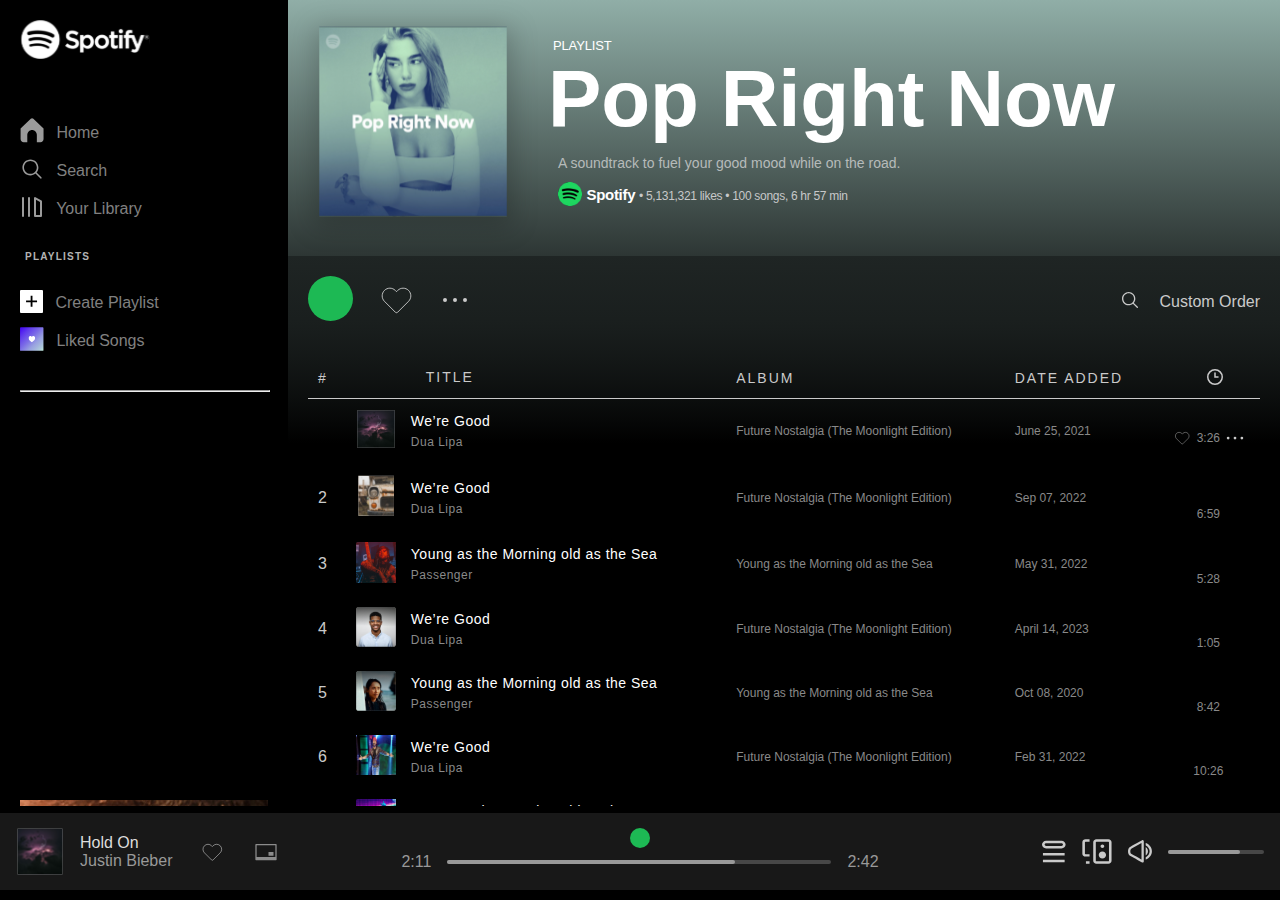
==== playlist.html @ 98df25ef "spotify ver1" ====
<!DOCTYPE html>
<html lang="en">
  <head>
    <meta charset="UTF-8" />
    <meta name="viewport" content="width=device-width, initial-scale=1.0" />
    <title>Play List</title>
    <link rel="stylesheet" href="style-2.css" />
    <link
      rel="stylesheet"
      href="https://cdnjs.cloudflare.com/ajax/libs/font-awesome/6.4.0/css/all.min.css"
      integrity="sha512-iecdLmaskl7CVkqkXNQ/ZH/XLlvWZOJyj7Yy7tcenmpD1ypASozpmT/E0iPtmFIB46ZmdtAc9eNBvH0H/ZpiBw=="
      crossorigin="anonymous"
      referrerpolicy="no-referrer"
    />
  </head>
  <body>
    <div class="container">
      <div class="left">
        <div class="logo">
          <a
            href="https://play.google.com/store/apps/details?id=com.spotify.music&hl=en_IN&gl=US"
            target="_blank"
          >
            <img src="Images/Spotify logo.svg" alt="Logo" />
          </a>
        </div>
        <div class="menu">
          <ul>
            <li>
              <a href="index.html" target="_blank">
                <img
                  src="Images/Home.svg"
                  alt=""
                  class="gray-filtered"
                  class="bg"
                />
                <span>Home</span>
              </a>
            </li>
            <li>
              <a href="#listofsongs">
                <img src="assets/Search.svg" alt="" class="gray-filtered" />
                <span>Search</span>
              </a>
            </li>
            <li>
              <a href="#">
                <img
                  src="assets/YourLibrary.svg"
                  alt=""
                  class="gray-filtered"
                />
                <span>Your Library</span>
              </a>
            </li>
            <div class="play">
              <h6>PlayLists</h6>
            </div>
            <li>
              <a href="#" class="playlist">
                <img src="Images/fi-ss-plus-small.svg" alt="" />
                <span>Create Playlist</span>
              </a>
            </li>
            <li>
              <a href="#">
                <img src="Images/love.svg" alt="" />
                <span>Liked Songs</span>
              </a>
            </li>
          </ul>
        </div>
        <hr width="100%" style="margin-top: 30px; background: #282828" />
        <div class="current-song-cover">
          <img src="Images/album art.svg" alt="" />
        </div>
      </div>
      <div class="right">
        <div class="playlist-header">
          <div class="playlist-content">
            <div class="playlist-cover">
              <img src="assets/pop-right now.svg" alt="" />
            </div>
            <div class="playlist-info">
              <div class="playlist-public common">PLAYLIST</div>
              <div class="playlist-title common">Pop Right Now</div>
              <div class="playlist-description common">
                A soundtrack to fuel your good mood while on the road.
              </div>
              <div style="height: 5px"></div>
              <div class="playlist-stats">
                <img class="ime"
                  src="assets/spotify-logo.png"
                  width="24px"
                  height="24px"
                  alt=""
                />
                <span class="name common-1"> Spotify </span>
                <span class="time common-1">• 5,131,321 likes </span>
                <span class="time common-1">• 100 songs, </span>
                <span class="time common-1">6 hr 57 min </span>
              </div>
            </div>
          </div>
        </div>
        <div class="playlist-songs-container">
          <div class="playlist-buttons">
            <div class="playlist-buttons-left">
              <div class="playlist-buttons-resume-pause">
                <i class="fa-sharp fa-solid fa-play" style="color: #ffffff"></i>
              </div>
              <div class="playlist-buttons-like normal">
                <img src="assets/heart.svg" alt="" class="spotify-color" />
              </div>
              <div class="playlist-buttons-three-dot normal">
                <img src="assets/ThreeDots.svg" alt="" />
              </div>
            </div>
            <div class="playlist-buttons-right normal">
              <div class="playlist-buttons-search normal">
                <img src="assets/Search.svg" alt="" />
              </div>
              <div class="playlist-buttons-order ">Custom Order</div>
            </div>
          </div>

          <div class="playlist-songs" id="listofsongs">
            <table >
              <tr>
                <th>#</th>
                <th class="title">Title</th>
                <th>Album</th>
                <th>Date Added</th>
                <th>
                  <img src="assets/Duration.svg" alt="" class="clock" />
                </th>
              </tr>
              <tr>
                <td>
                  <i
                    class="fa-sharp fa-solid fa-play"
                    style="color: #ffffff"
                  ></i>
                </td>
                <td class="song-title">
                  <div class="song-image">
                    <img src="Images/small-label.svg" alt="" />
                  </div>
                  <div class="song-name-album">
                    <div class="song-name">We’re Good</div>
                    <div class="song-artist">Dua Lipa</div>
                  </div>
                </td>
                <td class="song-album">
                  Future Nostalgia (The Moonlight Edition)
                </td>
                <td class="song-date-added">June 25, 2021</td>
                <td class="song-duration">
                  <img src="assets/heart.svg" alt="" class="heart1" />
                  3:26
                  <img src="assets/ThreeDots.svg" alt="" class="heart1" />
                </td>
              </tr>
              <tr>
                <td>2</td>
                <td class="song-title">
                  <div class="song-image">
                    <img src="Images/playlist.svg" alt="" />
                  </div>
                  <div class="song-name-album">
                    <div class="song-name">We’re Good</div>
                    <div class="song-artist">Dua Lipa</div>
                  </div>
                </td>
                <td class="song-album">
                  Future Nostalgia (The Moonlight Edition)
                </td>
                <td class="song-date-added">Sep 07, 2022</td>
                <td class="song-duration">6:59</td>
              </tr>
              <tr>
                <td>3</td>
                <td class="song-title">
                  <div class="song-image">
                    <img src="Images/pop-singer.svg" alt="" />
                  </div>
                  <div class="song-name-album">
                    <div class="song-name">
                      Young as the Morning old as the Sea
                    </div>
                    <div class="song-artist">Passenger</div>
                  </div>
                </td>
                <td class="song-album">Young as the Morning old as the Sea</td>
                <td class="song-date-added">May 31, 2022</td>
                <td class="song-duration">5:28</td>
              </tr>
              <tr>
                <td>4</td>
                <td class="song-title">
                  <div class="song-image">
                    <img src="Images/blackboy.svg" alt="" />
                  </div>
                  <div class="song-name-album">
                    <div class="song-name">We’re Good</div>
                    <div class="song-artist">Dua Lipa</div>
                  </div>
                </td>
                <td class="song-album">
                  Future Nostalgia (The Moonlight Edition)
                </td>
                <td class="song-date-added">April 14, 2023</td>
                <td class="song-duration">1:05</td>
              </tr>
              <tr>
                <td>5</td>
                <td class="song-title">
                  <div class="song-image">
                    <img src="Images/womem-pop.svg" alt="" />
                  </div>
                  <div class="song-name-album">
                    <div class="song-name">
                      Young as the Morning old as the Sea
                    </div>
                    <div class="song-artist">Passenger</div>
                  </div>
                </td>
                <td class="song-album">Young as the Morning old as the Sea</td>
                <td class="song-date-added">Oct 08, 2020</td>
                <td class="song-duration">8:42</td>
              </tr>
              <tr>
                <td>6</td>
                <td class="song-title">
                  <div class="song-image">
                    <img src="Images/dsp.jpg" alt="" />
                  </div>
                  <div class="song-name-album">
                    <div class="song-name">We’re Good</div>
                    <div class="song-artist">Dua Lipa</div>
                  </div>
                </td>
                <td class="song-album">
                  Future Nostalgia (The Moonlight Edition)
                </td>
                <td class="song-date-added">Feb 31, 2022</td>
                <td class="song-duration">10:26</td>
              </tr>
              <tr>
                <td>7</td>
                <td class="song-title">
                  <div class="song-image">
                    <img src="Images/Mask Man.svg" alt="" />
                  </div>
                  <div class="song-name-album">
                    <div class="song-name">
                      Young as the Morning old as the Sea
                    </div>
                    <div class="song-artist">Passenger</div>
                  </div>
                </td>
                <td class="song-album">Young as the Morning old as the Sea</td>
                <td class="song-date-added">Aug 12, 2021</td>
                <td class="song-duration">3:45</td>
              </tr>
              <tr>
                <td>8</td>
                <td class="song-title">
                  <div class="song-image">
                    <img src="Images/Anime.svg" alt="" />
                  </div>
                  <div class="song-name-album">
                    <div class="song-name">We’re Good</div>
                    <div class="song-artist">Dua Lipa</div>
                  </div>
                </td>
                <td class="song-album">
                  Future Nostalgia (The Moonlight Edition)
                </td>
                <td class="song-date-added">Nov 29, 2020</td>
                <td class="song-duration">5:05</td>
              </tr>
              <tr>
                <td>9</td>
                <td class="song-title">
                  <div class="song-image">
                    <img src="Images/pop-singer.svg" alt="" />
                  </div>
                  <div class="song-name-album">
                    <div class="song-name">
                      Young as the Morning old as the Sea
                    </div>
                    <div class="song-artist">Passenger</div>
                  </div>
                </td>
                <td class="song-album">Young as the Morning old as the Sea</td>
                <td class="song-date-added">March 31, 2020</td>
                <td class="song-duration">4:20</td>
              </tr>
              <tr>
                <td>10</td>
                <td class="song-title">
                  <div class="song-image">
                    <img src="Images/f-1-img.svg" alt="" />
                  </div>
                  <div class="song-name-album">
                    <div class="song-name">We’re Good</div>
                    <div class="song-artist">Dua Lipa</div>
                  </div>
                </td>
                <td class="song-album">
                  Future Nostalgia (The Moonlight Edition)
                </td>
                <td class="song-date-added">Sep 07, 2022</td>
                <td class="song-duration">6:59</td>
              </tr>
              <tr>
                <td>11</td>
                <td class="song-title">
                  <div class="song-image">
                    <img src="Images/pop-singer.svg" alt="" />
                  </div>
                  <div class="song-name-album">
                    <div class="song-name">
                      Young as the Morning old as the Sea
                    </div>
                    <div class="song-artist">Passenger</div>
                  </div>
                </td>
                <td class="song-album">Young as the Morning old as the Sea</td>
                <td class="song-date-added">May 31, 2022</td>
                <td class="song-duration">5:28</td>
              </tr>
              <tr>
                <td>12</td>
                <td class="song-title">
                  <div class="song-image">
                    <img src="Images/blackboy.svg" alt="" />
                  </div>
                  <div class="song-name-album">
                    <div class="song-name">We’re Good</div>
                    <div class="song-artist">Dua Lipa</div>
                  </div>
                </td>
                <td class="song-album">
                  Future Nostalgia (The Moonlight Edition)
                </td>
                <td class="song-date-added">April 14, 2023</td>
                <td class="song-duration">1:05</td>
              </tr>
              <tr>
                <td>13</td>
                <td class="song-title">
                  <div class="song-image">
                    <img src="Images/womem-pop.svg" alt="" />
                  </div>
                  <div class="song-name-album">
                    <div class="song-name">
                      Young as the Morning old as the Sea
                    </div>
                    <div class="song-artist">Passenger</div>
                  </div>
                </td>
                <td class="song-album">Young as the Morning old as the Sea</td>
                <td class="song-date-added">Oct 08, 2020</td>
                <td class="song-duration">8:42</td>
              </tr>
              <tr>
                <td>14</td>
                <td class="song-title">
                  <div class="song-image">
                    <img src="Images/dsp.jpg" alt="" />
                  </div>
                  <div class="song-name-album">
                    <div class="song-name">We’re Good</div>
                    <div class="song-artist">Dua Lipa</div>
                  </div>
                </td>
                <td class="song-album">
                  Future Nostalgia (The Moonlight Edition)
                </td>
                <td class="song-date-added">Feb 31, 2022</td>
                <td class="song-duration">10:26</td>
              </tr>
              <tr>
                <td>15</td>
                <td class="song-title">
                  <div class="song-image">
                    <img src="Images/Mask Man.svg" alt="" />
                  </div>
                  <div class="song-name-album">
                    <div class="song-name">
                      Young as the Morning old as the Sea
                    </div>
                    <div class="song-artist">Passenger</div>
                  </div>
                </td>
                <td class="song-album">Young as the Morning old as the Sea</td>
                <td class="song-date-added">Aug 12, 2021</td>
                <td class="song-duration">3:45</td>
              </tr>
              <tr>
                <td>16</td>
                <td class="song-title">
                  <div class="song-image">
                    <img src="Images/Anime.svg" alt="" />
                  </div>
                  <div class="song-name-album">
                    <div class="song-name">We’re Good</div>
                    <div class="song-artist">Dua Lipa</div>
                  </div>
                </td>
                <td class="song-album">
                  Future Nostalgia (The Moonlight Edition)
                </td>
                <td class="song-date-added">Nov 29, 2020</td>
                <td class="song-duration">5:05</td>
              </tr>
              <tr>
                <td>17</td>
                <td class="song-title">
                  <div class="song-image">
                    <img src="Images/pop-singer.svg" alt="" />
                  </div>
                  <div class="song-name-album">
                    <div class="song-name">
                      Young as the Morning old as the Sea
                    </div>
                    <div class="song-artist">Passenger</div>
                  </div>
                </td>
                <td class="song-album">Young as the Morning old as the Sea</td>
                <td class="song-date-added">March 31, 2020</td>
                <td class="song-duration">4:20</td>
              </tr>
            </table>
          </div>
        </div>
      </div>
    </div>

    <div class="music-player">
      <div class="song-bar">
        <div class="song-infos">
          <div class="image-container">
            <img src="Images/small-label.svg" alt="" />
          </div>
          <div class="song-description">
            <p class="title">Hold On</p>
            <p class="artist">Justin Bieber</p>
          </div>
        </div>
        <div class="icons">
          <img src="assets/heart.svg" alt="" />
        </div>
        <div class="icons">
          <img src="Images/pip.svg" class="pip" />
        </div>
      </div>
      <div class="progress-controller">
        <div class="control-buttons">
          <i class="fas fa-random"></i>
          <i class="fas fa-step-backward"></i>
          <i class="fa-solid fa-play play-pause"></i>
          <i class="fas fa-step-forward"></i>
          <i class="fa-solid fa-repeat fa-beat"></i>
        </div>
        <div class="progress-container">
          <span>2:11</span>
          <div class="progress-bar">
            <div class="progress"></div>
          </div>
          <span>2:42</span>
        </div>
      </div>
      <div class="other-features">
        <img src="assets/Queue.svg" alt="que-icon" />
        <img src="assets/Connect to a device.svg" alt="laptop-icon" />
        <img src="assets/Volume.svg" alt="speaker icon" />
        <div class="volume-bar">
          <div class="progress-bar">
            <div class="progress"></div>
          </div>
        </div>
      </div>
    </div>
  </body>
</html>
---- style-2.css ----
@import url("https://fonts.googleapis.com/css2?family=DM+Sans:opsz@9..40&family=Roboto:wght@100&display=swap");
@import url("https://fonts.googleapis.com/css2?family=Comfortaa:wght@700&family=Flow+Circular&display=swap");

:root {
  --spotify-green: #1db954;
  --footer-height: 40px;
}
html,
body,
* {
  -webkit-app-region: drag;
  cursor: default;
}

body {
  box-sizing: border-box;
  margin: 0;
  overflow-x: hidden;
  max-height: 100vh;
  height: 100vh;
  background: #000000;
  font-family: "Gotham SSm A", "Gotham SSm B", "Helvetica Neue", Helvetica,
    Arial, sans-serif;
}
.container {
  display: flex;
  flex-direction: row;
  height: calc(94vh - var(--footer-height)) !important;
  width: 100%;
}
.left {
  flex: 1;
  background-color: black;
  position: relative;
  width: 300px;
  left: 0;
  bottom: 0;
  top: 0;
  font-size: 16px;
  font-weight: 500;
  padding: 20px;
  display: flex;
  flex-direction: column;
  overflow-y: auto;
}
.left::-webkit-scrollbar {
  display: none;
}
.left .logo {
  position: sticky;
  top: 0;
  z-index: 2;
  background-color: #000000;
  cursor: pointer;
  
}

.left .logo img{
  width: 130px;
}
.menu {
  display: flex;
  flex-direction: row;
  position: relative;
  margin-top: 50px;
}

.gray-filtered {
  filter: invert(0.5) sepia(50) saturate(0) hue-rotate(0deg);
}

.menu ul {
  width: 100%;
}

.menu ul li img {
  width: 24px;
}
.menu ul li {
  padding: 5px;
}

.menu ul li a {
  text-decoration: none;
  color: gray;
  padding: 10px 0px;
}
.menu ul * {
  cursor: pointer;
}

.menu ul li a span {
  position: relative;
  top: -5px;
  left: 8px;
}
.left .menu .playlist img {
  border-radius: 1px;
  background: #fff;
  width: 23px;
}
.left .menu ul :hover,
.left .menu ul :active,
.left .menu ul :focus {
  color: #cefcf2;
  background-color: #282828;
  border-radius: 5px;
}
.left .menu ul li .bg:hover {
  color: #f9fafa;
  background-color: #ffffff !important;
}
.menu ul {
  list-style-type: none;
  margin: 0;
  padding: 0;
  overflow: hidden;
}

.menu li {
  padding-left: 0 !important;
}
.current-song-cover img {
  width: 100%;
  margin-top: 400px;
  margin-bottom: 20px;
  left: 0;
  transition: all ease 0.4s;
}
.current-song-cover img:hover {
  box-shadow: 0 0 3px 1px rgba(240, 240, 235, 0.7);
  cursor: pointer;
  transform: scale(105%);
}
.play {
  color: #b3b3b3;
  font-size: 15px;
  font-weight: 700;
  line-height: 10px; /* 133.333% */
  letter-spacing: 1.2px;
  margin-left: 5px;
  text-transform: uppercase;
}
.right {
  width: 100%;
  overflow-y: auto;
  flex: 4;
}
.right::-webkit-scrollbar {
  display: none;
}

.playlist-header {
  background: rgb(255, 255, 255);
  background: linear-gradient(180deg, #90aea7 0%, #2d3634 100%);
}

.playlist-content {
  display: flex;
  flex-direction: row;
  align-items: flex-end;
}

.playlist-cover img {
  width: 250px;
  transition: all ease 0.4s;
  cursor: pointer;
}
.playlist-cover :hover {
  transform: scale(105%);
  box-shadow: 0 0 3px 1px rgba(78, 102, 97, 0.7);
  border-radius: 20px;
  margin: 15px;
}
.playlist-info {
  color: #ffffff;
  padding-left: 10px;
}

.playlist-public {
  color: #fff;
  font-size: 13px;
  font-weight: 500;
  letter-spacing: -0.16px;
  margin-left: 5px;
  cursor: pointer;
}
.playlist-title {
  color: #fff;
  font-size: 80px;
  font-weight: 700;
  letter-spacing: -0.16px;
  cursor: pointer;
}

.playlist-description {
  font-size: 14px;
  font-weight: 400;
  margin-top: 10px;
  color: #b6bbba;
  padding-left: 10px;
  cursor: pointer;
}

.playlist-stats img {
  position: relative;
  top: 6px;
  padding-left: 10px;
  cursor: pointer;
  transition: all 0.4 ease;
}
.playlist-stats {
  padding-bottom: 50px;
}
.common:hover {
  transform: scale(105%);
}
.common-1:hover{
  box-shadow: 0 0 3px 1px rgba(240, 240, 235, 0.7);
  margin: 10px;
}
.playlist-info .ime :hover{
  box-shadow: 0 0 3px 1px rgba(240, 240, 235, 0.7);
}
.playlist-songs-container {
  height: 1000px;
  padding: 20px;
  background: rgb(255, 255, 255);
  background: linear-gradient(180deg, #1f2524, 12%, #000000 18%, #000000 100%);
}
.playlist-stats .name {
  color: #fff;
  font-size: 15px;
  font-weight: 700;
  line-height: 146.9%; /* 22.035px */
  letter-spacing: -0.3px;
  cursor: pointer;
}
.playlist-stats .time {
  color: rgb(199, 200, 201) !important;
  font-size: 12px;
  font-weight: 100;
  letter-spacing: -0.3px;
  cursor: pointer;
}
.playlist-buttons-left,
.playlist-buttons-right {
  display: flex;
  align-items: center;
  justify-content: center;
}
.playlist-buttons-resume-pause {
  background-color: var(--spotify-green);
  width: 45px;
  height: 45px;
  border-radius: 50%;
  display: flex;
  justify-content: center;
  align-items: center;
  margin-bottom: 8px;
  cursor: pointer;
  transition: all 0.1 ease;
}
.playlist-buttons-resume-pause:hover {
  box-shadow: 0 0 2px 2.5px rgba(94, 88, 75, 0.7);
  color: #111;
  background-color: #c7ec81;
  transform: scale(110%);
}
.playlist-buttons-like {
  margin-left: 20px;
}


.playlist-buttons-three-dot {
  margin-left: 20px;
}
.playlist-buttons {
  display: flex;
  justify-content: space-between;
  align-items: center;
}

.playlist-buttons-order {
  color: #cacaca;
}

.playlist-buttons-order {
  padding-left: 20px;
  transition: all 0.1s ease;
}
 .playlist-buttons-order:hover {
  transform: scale(105%);
}
.normal :hover {
  box-shadow: 0 0 3px 1px rgba(240, 240, 235, 0.7);
  cursor: pointer;
}
.playlist-songs {
  margin-top: 30px;
}

.playlist-songs table {
  border-collapse: collapse;
  width: 100%;
}

.playlist-songs table tr td,
.playlist-songs table tr th {
  padding: 10px;
  color: #cacaca;
  transition: all 0.1 ease;
}
.playlist-songs table tr th .clock {
  margin-left: 40px;
}
.playlist-songs table tr .title{
  margin-left: 70px;
  color: #cacaca;;
}
.playlist-songs table tr :hover {
  box-shadow: 0 0 3px 1px rgba(240, 240, 235, 0.7);
  cursor: pointer;
  transform: scale(105%);
}

.playlist-songs table tr th {
  font-weight: 600;
  font-size: 14px;
  text-transform: uppercase;
  font-weight: 200;
  letter-spacing: 2px;
}

.playlist-songs table tr:first-of-type {
  border-bottom: 1px solid #cacaca;
}

.playlist-songs table th {
  text-align: left;
}

.playlist-songs table tr th:first-child {
  width: 2%;
}

.playlist-songs table tr th:nth-child(2) {
  width: 40%;
}

.song-image img {
  width: 40px;
}

.song-title {
  display: flex;
  align-items: center;
  flex-direction: row;
}

.song-name-album {
  padding-left: 15px;
  letter-spacing: 0.5px;
}

.song-name,
.footer-player-left-song-name {
  font-weight: 400;
  font-size: 14px;
  color: white;
}
.song-duration .heart1 {
  width: 22px;
}
.song-duration {
  display: flex;
  align-items: center;
  justify-content: space-evenly;
}
.song-artist,
.song-album,
.song-date-added,
.footer-player-left-song-artist,
.player-time,
.song-duration {
  font-size: 12px;
  margin-top: 6px;
  color: #898989 !important;
}
.music-player {
  --primary-color: #ddd;
  --secondary-color: #999;
  --green-color: #2d5;
  --padding: 1em;
  background-color: #181818;
  display: flex;
  justify-content: center;
  align-items: center;
  position: fixed;
  bottom: 10px; /* Position the music player at the top */
  left: 0; /* Align the music player to the left */
  width: 100%; /* Make the music player take the full width of the viewport */
  height: 4.8rem;
  color: var(--primary-color);
}
i {
  color: var(--secondary-color);
}
i:hover {
  color: var(--primary-color);
}
.song-bar {
  position: absolute;
  left: var(--padding);
  display: flex;
  flex-direction: row;
  align-items: center;
  justify-content: flex-start;
  gap: 1.5rem;
  width: 25%;
}

.song-infos {
  display: flex;
  align-items: center;
  gap: 1em;
  transition: all 0.1 ease;
}
.image-container {
  --size: 3em;
  flex-shrink: 0;
  width: var(--size);
  height: var(--size);
}
.image-container img {
  width: 100%;
  height: 100%;
  object-fit: cover;
}
.song-description p {
  margin: 0em;
}
.title,
.artist {
  display: -webkit-box;
  -webkit-box-orient: vertical;
  -webkit-line-clamp: 1;
  overflow: hidden;
}
.title:hover,
.artist:hover {
  text-decoration: underline;
  color: var(--primary-color);
  cursor: pointer;
}
.image-container:hover
{
  box-shadow: 0 0 5px 3px rgba(240, 240, 235, 0.7);
  cursor: pointer;
  transform: scale(110%);
}
.icons:hover {
  box-shadow: 0 0 5px 3px rgba(240, 240, 235, 0.7);
  cursor: pointer;
}
.artist {
  color: var(--secondary-color);
}
.icons {
  display: flex;
  gap: 1em;
}
.icons img {
  width: 30px;
}
.progress-controller {
  width: 100%;
  display: flex;
  justify-content: center;
  flex-direction: column;
  align-items: center;
  gap: 0.3em;
  color: var(--secondary-color);
  cursor: pointer;
  padding-bottom: 5px;
}
.control-buttons {
  display: flex;
  align-items: center;
  gap: 2em;
}
.control-buttons i:hover {
  box-shadow: 0 0 3px 2px rgba(172, 172, 169, 0.7);
  cursor: pointer;
}
.play-pause {
  display: flex;
  align-items: center;
  justify-content: center;
  background-color: var(--spotify-green);
  color: #fffbfb;
  border-radius: 50%;
  padding: 10px;
  position: relative;
}

.play-pause:hover {
  transform: scale(1.1);
  color: #111;
}
.progress-container {
  width: 100%;
  display: flex;
  align-items: center;
  justify-content: center;
  gap: 1em;
}
.progress-bar {
  height: 4px;
  border-radius: 10px;
  width: 30%;
  background-color: #ccc4;
}
.progress {
  position: relative;
  height: 100%;
  width: 75%;
  border-radius: 10px;
  background-color: var(--secondary-color);
  cursor: pointer;
}
.progress-bar:hover .progress {
  background-color: var(--green-color);
}
.progress-bar:hover .progress::after {
  content: "";
  position: absolute;
  --size: 1em;
  width: var(--size);
  height: var(--size);
  right: 0;
  border-radius: 50%;
  background-color: var(--primary-color);
  transform: translate(50%, calc(2px - 50%));
}
.other-features {
  position: absolute;
  right: var(--padding);
  display: flex;
  flex-direction: row;
  gap: 1em;
}
.volume-bar {
  display: flex;
  align-items: center;
  gap: 0.7em;
}
.other-features img:hover {
  box-shadow: 0 0 3px 1px rgba(240, 240, 235, 0.7);
  cursor: pointer;
}
.progress-bar:hover {
  box-shadow: 0 0 3px 3px rgba(131, 131, 128, 0.7);
  cursor: pointer;
}
.volume-bar .progress-bar {
  width: 6em;
}
.volume-bar .progress-bar:hover .progress::after {
  --size: 0.8em;
}
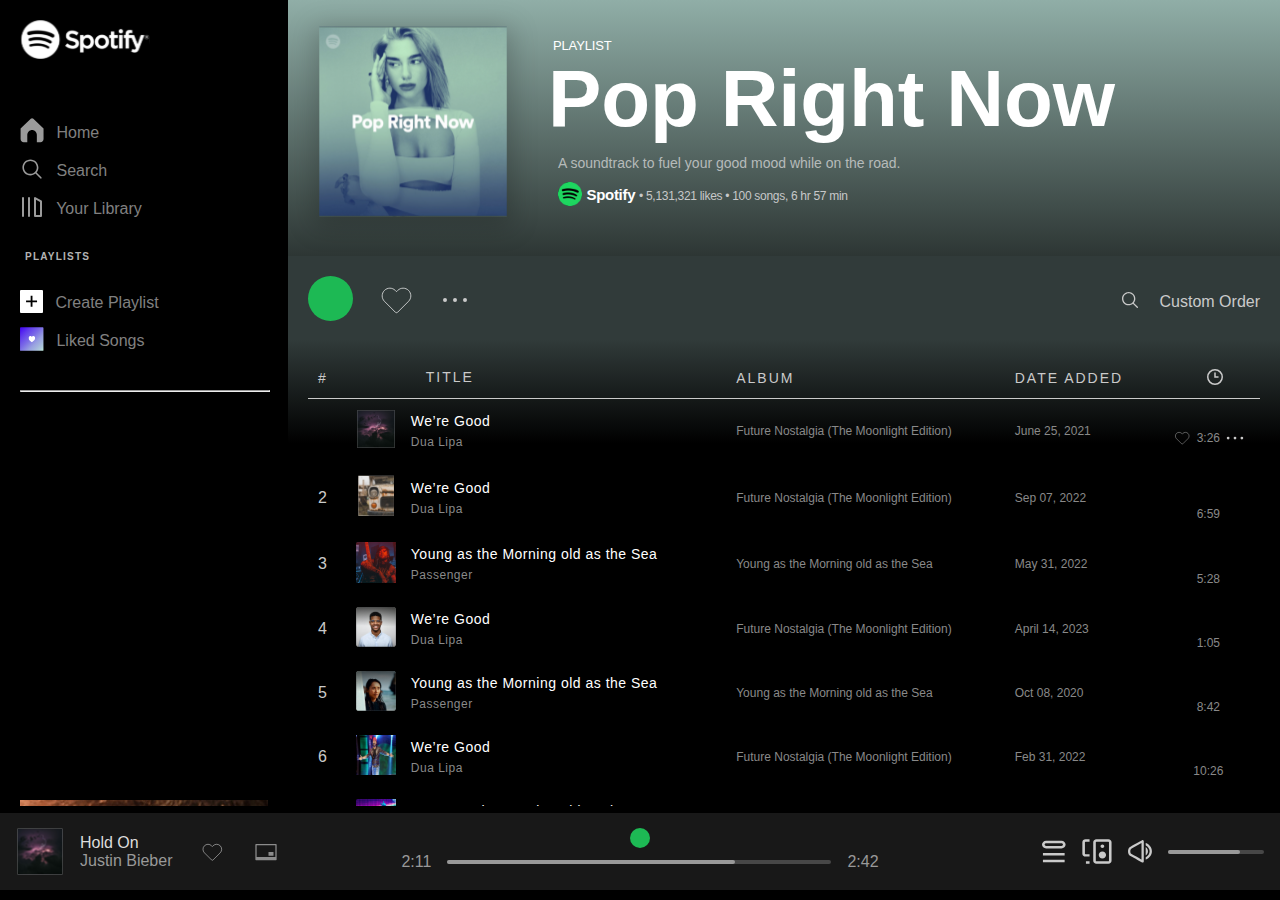
==== commit 27522a3b: "ver 2" ====
--- a/playlist.html
+++ b/playlist.html
@@ -14,8 +14,11 @@
     />
   </head>
   <body>
+    <div class="menu-btn" id="menuBtn">
+      <i class="fas fa-bars"></i>
+    </div>
     <div class="container">
-      <div class="left">
+      <div class="left" id="sidebar">
         <div class="logo">
           <a
             href="https://play.google.com/store/apps/details?id=com.spotify.music&hl=en_IN&gl=US"
@@ -63,7 +66,7 @@
               </a>
             </li>
             <li>
-              <a href="#">
+              <a href="#right-pop">
                 <img src="Images/love.svg" alt="" />
                 <span>Liked Songs</span>
               </a>
@@ -76,9 +79,10 @@
         </div>
       </div>
       <div class="right">
-        <div class="playlist-header">
+        <div class="playlist-header" id="right-pop">
           <div class="playlist-content">
             <div class="playlist-cover">
+              <!-- <a href="https://youtu.be/ic8j13piAhQ" target="_blank" title="CLICK HERE TO OPEN ALBUM" -->
               <img src="assets/pop-right now.svg" alt="" />
             </div>
             <div class="playlist-info">
@@ -89,7 +93,8 @@
               </div>
               <div style="height: 5px"></div>
               <div class="playlist-stats">
-                <img class="ime"
+                <img
+                  class="ime"
                   src="assets/spotify-logo.png"
                   width="24px"
                   height="24px"
@@ -116,16 +121,16 @@
                 <img src="assets/ThreeDots.svg" alt="" />
               </div>
             </div>
-            <div class="playlist-buttons-right normal">
+            <div class="playlist-buttons-right">
               <div class="playlist-buttons-search normal">
                 <img src="assets/Search.svg" alt="" />
               </div>
-              <div class="playlist-buttons-order ">Custom Order</div>
+              <div class="playlist-buttons-order">Custom Order</div>
             </div>
           </div>
 
           <div class="playlist-songs" id="listofsongs">
-            <table >
+            <table>
               <tr>
                 <th>#</th>
                 <th class="title">Title</th>
@@ -484,5 +489,21 @@
         </div>
       </div>
     </div>
+    <script>
+      const menuBtn = document.getElementById("menuBtn");
+const sidebar = document.getElementById("sidebar");
+
+// Toggle the sidebar when the menu button is clicked
+menuBtn.addEventListener("click", () => {
+  sidebar.classList.toggle("show");
+});
+
+// Close the sidebar when clicking outside of it on small screens
+document.addEventListener("click", (event) => {
+  if (!menuBtn.contains(event.target) && !sidebar.contains(event.target)) {
+    sidebar.classList.remove("show");
+  }
+});
+  </script>  
   </body>
 </html>--- a/style-2.css
+++ b/style-2.css
@@ -17,10 +17,19 @@
   margin: 0;
   overflow-x: hidden;
   max-height: 100vh;
-  height: 100vh;
+  /* height: 100vh; */
   background: #000000;
   font-family: "Gotham SSm A", "Gotham SSm B", "Helvetica Neue", Helvetica,
     Arial, sans-serif;
+}
+.menu-btn {
+  display: none; /* Hide the menu button by default */
+  position: absolute;
+  top: 20px;
+  left: 15px;
+  font-size: 24px;
+  color: #fff;
+  cursor: pointer;
 }
 .container {
   display: flex;
@@ -52,10 +61,9 @@
   z-index: 2;
   background-color: #000000;
   cursor: pointer;
-  
-}
-
-.left .logo img{
+}
+
+.left .logo img {
   width: 130px;
 }
 .menu {
@@ -215,18 +223,18 @@
 .common:hover {
   transform: scale(105%);
 }
-.common-1:hover{
+.common-1:hover {
   box-shadow: 0 0 3px 1px rgba(240, 240, 235, 0.7);
   margin: 10px;
 }
-.playlist-info .ime :hover{
+.playlist-info .ime :hover {
   box-shadow: 0 0 3px 1px rgba(240, 240, 235, 0.7);
 }
 .playlist-songs-container {
   height: 1000px;
   padding: 20px;
   background: rgb(255, 255, 255);
-  background: linear-gradient(180deg, #1f2524, 12%, #000000 18%, #000000 100%);
+  background: linear-gradient(180deg, #313b3a 8%, #000000 18%, #000000 100%);
 }
 .playlist-stats .name {
   color: #fff;
@@ -271,7 +279,6 @@
   margin-left: 20px;
 }
 
-
 .playlist-buttons-three-dot {
   margin-left: 20px;
 }
@@ -289,7 +296,7 @@
   padding-left: 20px;
   transition: all 0.1s ease;
 }
- .playlist-buttons-order:hover {
+.playlist-buttons-order:hover {
   transform: scale(105%);
 }
 .normal :hover {
@@ -314,12 +321,11 @@
 .playlist-songs table tr th .clock {
   margin-left: 40px;
 }
-.playlist-songs table tr .title{
+.playlist-songs table tr .title {
   margin-left: 70px;
-  color: #cacaca;;
+  color: #cacaca;
 }
 .playlist-songs table tr :hover {
-  box-shadow: 0 0 3px 1px rgba(240, 240, 235, 0.7);
   cursor: pointer;
   transform: scale(105%);
 }
@@ -380,13 +386,13 @@
 .song-artist,
 .song-album,
 .song-date-added,
-.footer-player-left-song-artist,
 .player-time,
 .song-duration {
   font-size: 12px;
   margin-top: 6px;
   color: #898989 !important;
 }
+
 .music-player {
   --primary-color: #ddd;
   --secondary-color: #999;
@@ -453,8 +459,7 @@
   color: var(--primary-color);
   cursor: pointer;
 }
-.image-container:hover
-{
+.image-container:hover {
   box-shadow: 0 0 5px 3px rgba(240, 240, 235, 0.7);
   cursor: pointer;
   transform: scale(110%);
@@ -506,7 +511,7 @@
 
 .play-pause:hover {
   transform: scale(1.1);
-  color: #111;
+  box-shadow: 0 0 3px 8px rgba(160, 160, 116, 0.7);
 }
 .progress-container {
   width: 100%;
@@ -568,4 +573,20 @@
 }
 .volume-bar .progress-bar:hover .progress::after {
   --size: 0.8em;
+}
+@media screen and (max-width: 768px) {
+  .left {
+    display: none;
+  }
+
+  .menu-btn {
+    display: block;
+  }
+  /* Show the sidebar when the "show" class is added */
+.left.show {
+  display: block;
+}
+.main-container{
+  margin-left: 40px;
+}
 }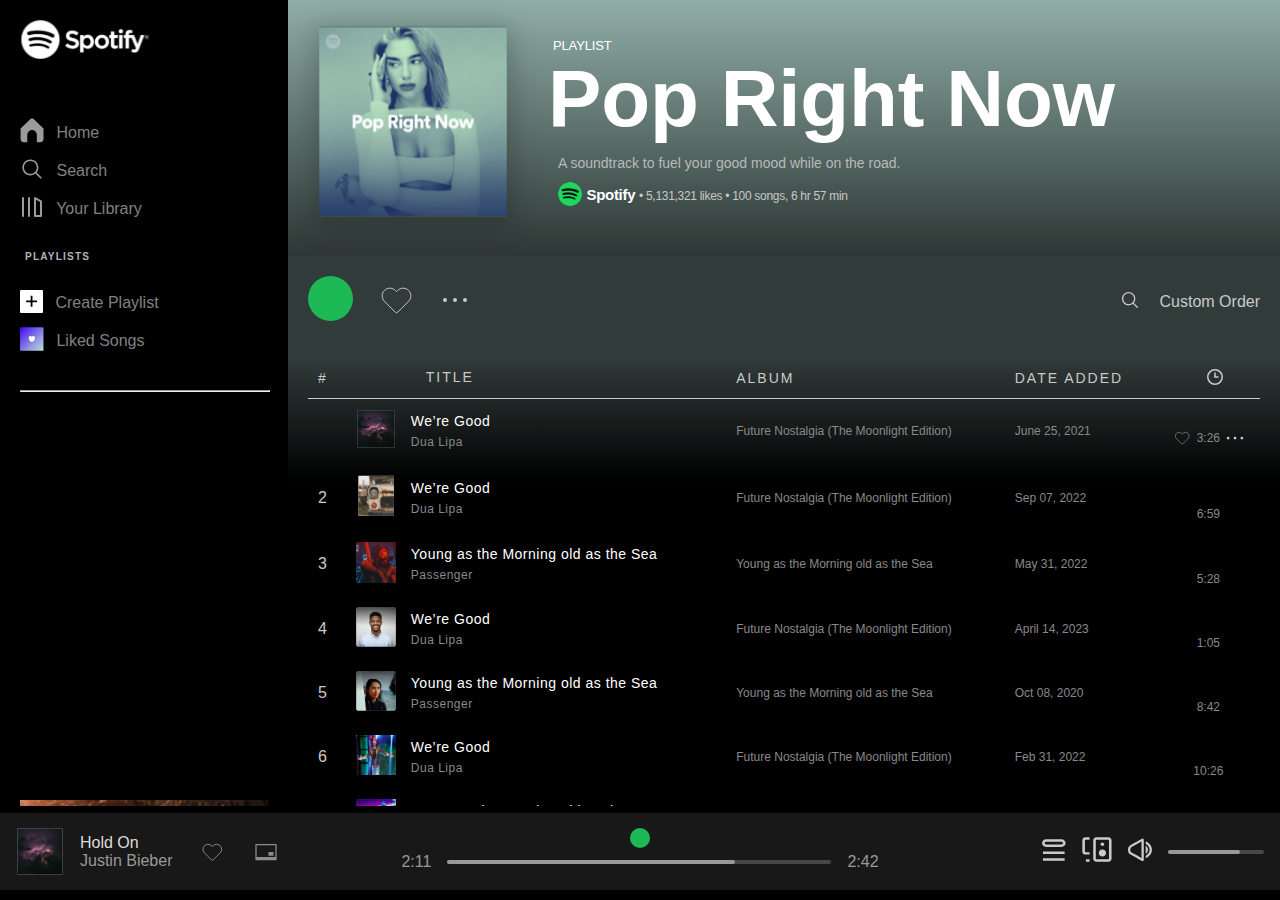
==== commit 58ddb347: "final ver" ====
--- a/playlist.html
+++ b/playlist.html
@@ -31,12 +31,7 @@
           <ul>
             <li>
               <a href="index.html" target="_blank">
-                <img
-                  src="Images/Home.svg"
-                  alt=""
-                  class="gray-filtered"
-                  class="bg"
-                />
+                <img src="Images/Home.svg" alt="" class="gray-filtered" />
                 <span>Home</span>
               </a>
             </li>
@@ -78,6 +73,8 @@
           <img src="Images/album art.svg" alt="" />
         </div>
       </div>
+
+      <!-- ----------------------------------------------------------------------------------------------- -->
       <div class="right">
         <div class="playlist-header" id="right-pop">
           <div class="playlist-content">
@@ -94,7 +91,6 @@
               <div style="height: 5px"></div>
               <div class="playlist-stats">
                 <img
-                  class="ime"
                   src="assets/spotify-logo.png"
                   width="24px"
                   height="24px"
@@ -125,7 +121,7 @@
               <div class="playlist-buttons-search normal">
                 <img src="assets/Search.svg" alt="" />
               </div>
-              <div class="playlist-buttons-order">Custom Order</div>
+              <div class="playlist-buttons-order"><p>Custom Order</p></div>
             </div>
           </div>
 
@@ -478,32 +474,62 @@
           <span>2:42</span>
         </div>
       </div>
-      <div class="other-features">
-        <img src="assets/Queue.svg" alt="que-icon" />
-        <img src="assets/Connect to a device.svg" alt="laptop-icon" />
-        <img src="assets/Volume.svg" alt="speaker icon" />
-        <div class="volume-bar">
-          <div class="progress-bar">
-            <div class="progress"></div>
+
+      <button class="expand-btn" id="expandBtn">
+        <i class="fas fa-ellipsis-v"></i>
+      </button>
+      <div class="expanded-content" id="expandedContent">
+        <div class="expanded-item">
+          <img src="assets/Queue.svg" alt="que-icon" />
+        </div>
+        <div class="expanded-item">
+          <img src="assets/Connect to a device.svg" alt="laptop-icon" />
+        </div>
+        <div class="expanded-item">
+          <img src="assets/Volume.svg" alt="speaker icon" />
+        </div>
+        <div class="expanded-item">
+          <div class="volume-bar">
+            <div class="progress-bar">
+              <div class="progress"></div>
+            </div>
           </div>
         </div>
       </div>
     </div>
     <script>
       const menuBtn = document.getElementById("menuBtn");
-const sidebar = document.getElementById("sidebar");
-
-// Toggle the sidebar when the menu button is clicked
-menuBtn.addEventListener("click", () => {
-  sidebar.classList.toggle("show");
-});
-
-// Close the sidebar when clicking outside of it on small screens
-document.addEventListener("click", (event) => {
-  if (!menuBtn.contains(event.target) && !sidebar.contains(event.target)) {
-    sidebar.classList.remove("show");
-  }
-});
-  </script>  
+      const sidebar = document.getElementById("sidebar");
+
+      // Toggle the sidebar when the menu button is clicked
+      menuBtn.addEventListener("click", () => {
+        sidebar.classList.toggle("show");
+      });
+
+      // Close the sidebar when clicking outside of it on small screens
+      document.addEventListener("click", (event) => {
+        if (
+          !menuBtn.contains(event.target) &&
+          !sidebar.contains(event.target)
+        ) {
+          sidebar.classList.remove("show");
+        }
+      });
+      const expandBtn = document.getElementById("expandBtn");
+      const expandedContent = document.getElementById("expandedContent");
+
+      expandBtn.addEventListener("click", () => {
+        expandedContent.classList.toggle("show");
+      });
+
+      document.addEventListener("click", (event) => {
+        if (
+          !expandBtn.contains(event.target) &&
+          !expandedContent.contains(event.target)
+        ) {
+          expandedContent.classList.remove("show");
+        }
+      });
+    </script>
   </body>
-</html>+</html>
--- a/style-2.css
+++ b/style-2.css
@@ -17,8 +17,8 @@
   margin: 0;
   overflow-x: hidden;
   max-height: 100vh;
-  /* height: 100vh; */
-  background: #000000;
+  height: 100vh;
+  background-color: #000000;
   font-family: "Gotham SSm A", "Gotham SSm B", "Helvetica Neue", Helvetica,
     Arial, sans-serif;
 }
@@ -27,9 +27,15 @@
   position: absolute;
   top: 20px;
   left: 15px;
+  height: 35px;
   font-size: 24px;
   color: #fff;
   cursor: pointer;
+  background-color: transparent;
+  border-radius: 8px;
+  padding-top: 5px;
+  padding-inline: 5px;
+  border: 1px solid white;
 }
 .container {
   display: flex;
@@ -114,10 +120,7 @@
   background-color: #282828;
   border-radius: 5px;
 }
-.left .menu ul li .bg:hover {
-  color: #f9fafa;
-  background-color: #ffffff !important;
-}
+
 .menu ul {
   list-style-type: none;
   margin: 0;
@@ -230,12 +233,7 @@
 .playlist-info .ime :hover {
   box-shadow: 0 0 3px 1px rgba(240, 240, 235, 0.7);
 }
-.playlist-songs-container {
-  height: 1000px;
-  padding: 20px;
-  background: rgb(255, 255, 255);
-  background: linear-gradient(180deg, #313b3a 8%, #000000 18%, #000000 100%);
-}
+
 .playlist-stats .name {
   color: #fff;
   font-size: 15px;
@@ -250,6 +248,11 @@
   font-weight: 100;
   letter-spacing: -0.3px;
   cursor: pointer;
+}
+.playlist-songs-container {
+  padding: 20px;
+  background: rgb(255, 255, 255);
+  background: linear-gradient(180deg, #313b3a 8%, #000000 18%, #000000 100%);
 }
 .playlist-buttons-left,
 .playlist-buttons-right {
@@ -548,10 +551,15 @@
   background-color: var(--primary-color);
   transform: translate(50%, calc(2px - 50%));
 }
-.other-features {
+.expand-btn {
+  display: none;
+}
+.expanded-content {
   position: absolute;
   right: var(--padding);
   display: flex;
+  align-items: center;
+  justify-content: space-between;
   flex-direction: row;
   gap: 1em;
 }
@@ -560,11 +568,7 @@
   align-items: center;
   gap: 0.7em;
 }
-.other-features img:hover {
-  box-shadow: 0 0 3px 1px rgba(240, 240, 235, 0.7);
-  cursor: pointer;
-}
-.progress-bar:hover {
+.expanded-item img:hover {
   box-shadow: 0 0 3px 3px rgba(131, 131, 128, 0.7);
   cursor: pointer;
 }
@@ -574,19 +578,374 @@
 .volume-bar .progress-bar:hover .progress::after {
   --size: 0.8em;
 }
-@media screen and (max-width: 768px) {
+
+@media (min-width: 768px) and (max-width: 1199px) {
   .left {
     display: none;
-  }
-
+    flex: 2;
+    box-sizing: border-box;
+    left: 0;
+    top: 0;
+    overflow-x: hidden;
+    
+  }
   .menu-btn {
     display: block;
   }
-  /* Show the sidebar when the "show" class is added */
-.left.show {
-  display: block;
-}
-.main-container{
-  margin-left: 40px;
-}
+  .left.show {
+    display: block;
+  }
+  .right {
+    flex: 4;
+  }
+  .playlist-cover img {
+    margin-left: 20px;
+  }
+  .playlist-info {
+    align-items: left;
+  }
+  .playlist-title {
+    font-size: 60px;
+    font-weight: bold;
+    letter-spacing: -0.08px;
+  }
+  .playlist-description {
+    font-size: 15px;
+    font-weight: 600;
+  }
+  .playlist-stats {
+    padding-bottom: 70px;
+  }
+  .playlist-stats img {
+    width: 25px;
+    height: 25px;
+  }
+  .playlist-stats .name {
+    font-size: 15px;
+    font-weight: 500;
+    white-space: nowrap;
+  }
+  .playlist-stats .time {
+    font-size: 15px;
+    font-weight: 100;
+    white-space: nowrap;
+  }
+  .playlist-songs-container {
+    height: 100vh;
+    background: rgb(255, 255, 255);
+    background: linear-gradient(180deg, #313b3a 5%, #000000 18%, #000000 100%);
+  }
+  .music-player {
+    bottom: 0px;
+  }
+  .expand-btn {
+    display: block;
+    position: absolute;
+    right: var(--padding);
+    background: none;
+    border: none;
+    color: var(--secondary-color);
+    cursor: pointer;
+    font-size: 24px;
+  }
+  .expand-btn:hover {
+    color: var(--primary-color);
+  }
+  .expanded-content {
+    display: none;
+    position: absolute;
+    right: var(--padding);
+    background-color: #181818;
+    border: 1px solid #ccc;
+    border-radius: 5px;
+    padding: 10px;
+    z-index: 1;
+    width: 100px;
+    bottom: 40px;
+  }
+  .expanded-content.show {
+    display: flex;
+    flex-direction: column;
+    align-items: flex-end;
+  }
+  .expanded-item {
+    margin-top: 10px;
+  }
+}
+
+@media screen and (max-width: 767px) {
+  .left {
+    display: none;
+    flex: 1.5;
+    box-sizing: border-box;
+    left: 0;
+    top: 0;
+    overflow-x: hidden;
+  }
+
+  .menu-btn {
+    display: block;
+  }
+  .left.show {
+    display: block;
+  }
+  .menu {
+    margin-top: 20px;
+    -webkit-user-drag: none;
+    user-zoom: none;
+  }
+  .left .menu ul li a {
+    font-size: 15px;
+    font-weight: 200;
+    line-height: 15px;
+    letter-spacing: -0.0525em;
+  }
+  .left .menu ul li a img {
+    width: 18px;
+  }
+  .left .logo {
+    width: 50%;
+  }
+  .right {
+    flex: 2;
+  }
+  .playlist-content {
+    flex-direction: column;
+    align-items: center;
+    margin: 0px;
+  }
+  .playlist-cover img {
+    width: 180px;
+  }
+  .playlist-info {
+    align-items: left;
+  }
+  .playlist-public {
+    margin-left: 13px;
+  }
+  .playlist-title {
+    font-size: 40px;
+    font-weight: bold;
+    letter-spacing: -0.08px;
+    margin-left: 10px;
+  }
+
+  .playlist-description {
+    font-size: 12px;
+    font-weight: 400;
+  }
+  .playlist-stats {
+    padding-bottom: 20px;
+  }
+  .playlist-stats img {
+    width: 15px;
+    height: 15px;
+  }
+  .playlist-stats .name {
+    font-size: 11px;
+    font-weight: 500;
+    white-space: nowrap;
+  }
+  .playlist-stats .time {
+    font-size: 10px;
+    font-weight: 100;
+    white-space: nowrap;
+  }
+  .playlist-songs-container {
+    flex-wrap: wrap;
+    height: 100vh;
+    background: rgb(255, 255, 255);
+    background: linear-gradient(180deg, #313b3a 4%, #000000 18%, #000000 100%);
+  }
+  .playlist-buttons-left,
+  .playlist-buttons-right {
+    display: flex;
+    align-items: center;
+    justify-content: space-between;
+  }
+  .playlist-buttons-resume-pause {
+    width: 30px;
+    height: 30px;
+    border-radius: 50%;
+    margin-top: 10px;
+  }
+  .playlist-buttons-like img {
+    width: 30px;
+    height: 30px;
+    margin-top: 10px;
+  }
+  .playlist-buttons-three-dot img {
+    width: 20px;
+    height: 30px;
+    margin-top: 10px;
+  }
+  .playlist-buttons-right {
+    display: none;
+  }
+
+  .playlist-songs {
+    margin-top: 20px;
+  }
+  .playlist-songs table tr th .clock {
+    margin-left: 10px;
+  }
+  .playlist-songs table tr .title {
+    margin-left: 5px;
+    margin-top: 8px;
+  }
+
+  .playlist-songs table tr th {
+    font-weight: 400;
+    font-size: 11px;
+    letter-spacing: 1px;
+  }
+  .playlist-songs table tr th:first-child {
+    width: 1%;
+  }
+
+  .playlist-songs table tr th:nth-child(2) {
+    width: 20%;
+  }
+
+  .song-image img {
+    width: 25px;
+  }
+
+  .song-name-album {
+    padding-left: 10px;
+    letter-spacing: 0.3px;
+  }
+  .song-name,
+  .footer-player-left-song-name {
+    font-weight: 300;
+    font-size: 10px;
+  }
+  .song-duration .heart1 {
+    width: 15px;
+  }
+  .song-artist,
+  .song-album,
+  .song-date-added,
+  .player-time,
+  .song-duration {
+    font-size: 8px;
+    margin-top: 4px;
+    color: #898989 !important;
+  }
+
+  .music-player {
+    margin-top: 0px;
+    height: auto;
+    width: 100%;
+    bottom: 0px;
+  }
+  .song-bar {
+    gap: 0.5rem;
+    width: 15%;
+    left: 5px;
+  }
+  .song-infos {
+    gap: 0.1em;
+  }
+  .image-container {
+    --size: 1.5em;
+    flex-shrink: 0;
+    width: var(--size);
+    height: var(--size);
+  }
+  .image-container img {
+    width: 100%;
+    height: 100%;
+    object-fit: cover;
+  }
+  .song-description p {
+    margin: 0em;
+  }
+  .title,
+  .artist {
+    font-size: 8px;
+    font-weight: 100;
+  }
+  .icons {
+    gap: 0.1em;
+  }
+  .icons img {
+    width: 15px;
+  }
+
+  .progress-controller {
+    width: 100%;
+    display: flex;
+    justify-content: center;
+    flex-direction: column;
+    align-items: center;
+    gap: 0.2em;
+    color: var(--secondary-color);
+    cursor: pointer;
+    padding-bottom: 5px;
+    margin-left: 40px;
+    bottom: 0px;
+  }
+  .control-buttons {
+    display: flex;
+    align-items: center;
+    gap: 1em;
+    margin-top: 4px;
+  }
+  .control-buttons i {
+    width: 7px;
+    height: 7px;
+  }
+  .play-pause {
+    color: #fff;
+    display: flex;
+    align-items: center;
+    justify-content: center;
+    border-radius: 50%;
+    padding-left: 5px;
+    padding-right: 9px;
+    padding-top: 5px;
+    padding-bottom: 13px;
+    margin-top: 5px;
+    width: 20px;
+  }
+  .progress-container {
+    width: 150%;
+    display: flex;
+    align-items: center;
+    justify-content: center;
+    gap: 0.3em;
+  }
+  .progress-bar {
+    width: 17%;
+  }
+  .expand-btn {
+    display: block;
+    position: absolute;
+    right: var(--padding);
+    background: none;
+    border: none;
+    color: var(--secondary-color);
+    cursor: pointer;
+    font-size: 24px;
+  }
+  .expand-btn:hover {
+    color: var(--primary-color);
+  }
+  .expanded-content {
+    border-radius: 5px;
+    padding: 10px;
+    z-index: 1;
+    width: 100px;
+    bottom: 40px;
+    display: none;
+  }
+  .expanded-content.show {
+    display: flex;
+    flex-direction: column;
+    align-items: flex-end;
+  }
+  .expanded-item {
+    margin-top: 10px;
+  }
 }